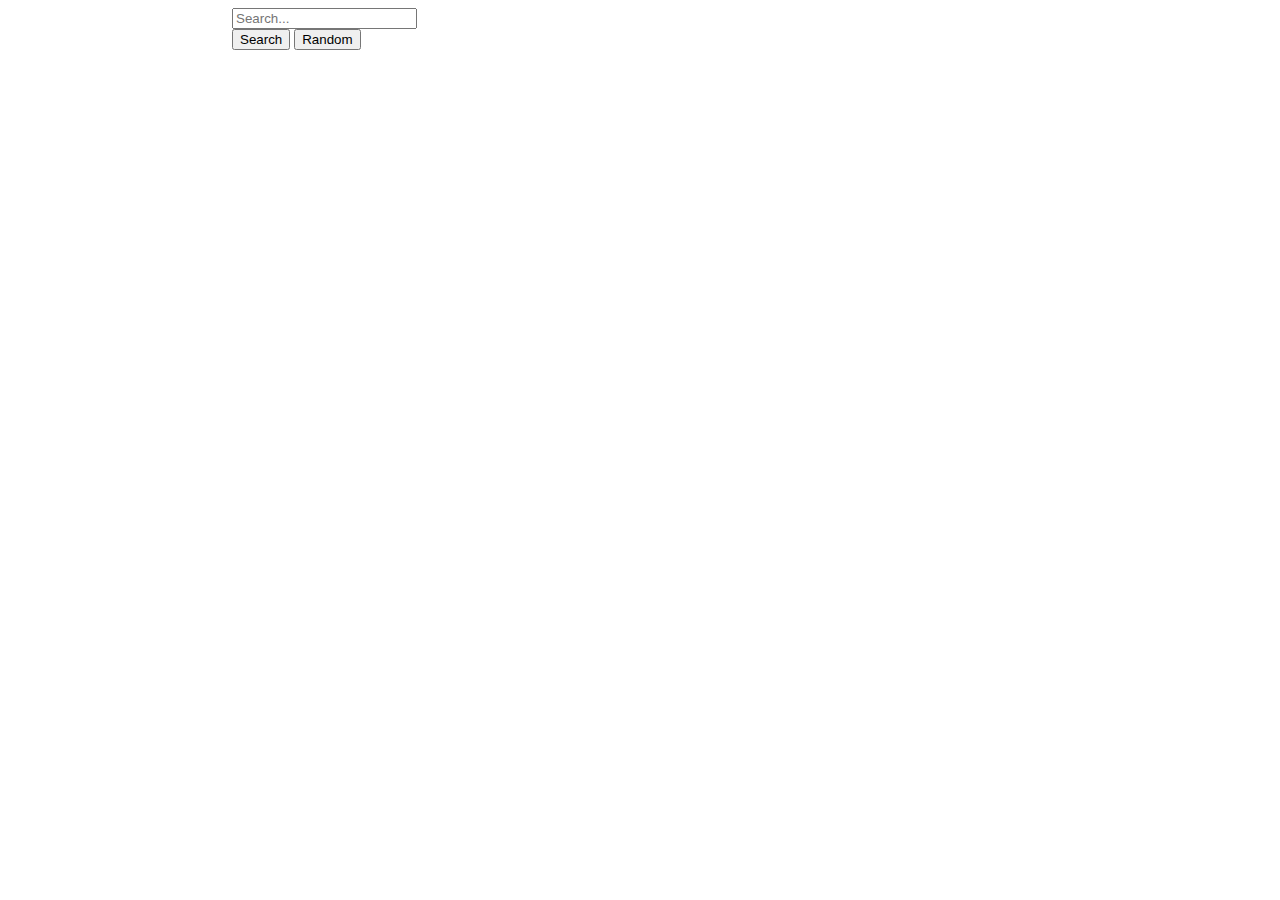
==== index.html @ bcd1b61b "Added initial styling to css sheet, making the gif search results align like on giphy.com" ====
<!DOCTYPE html>
<html lang="en">
    <head>
        <meta charset="UTF-8">
        <meta name="viewport" content="width=device-width, initial-scale=1.0">
        <title>IDGIF | No F*cks, Just GIF's</title>
        <link rel="stylesheet" href="style.css">
    </head>

    <body>
        <div class="container">

            <div class="site-logo">


            </div>
            

            <div class="search-nav">
                <form id="search-form">
                    <input id="search-input" type="text" placeholder="Search...">

                    <div class="buttons">
                        <button id="submit" type="submit">Search</button>
                        <button id="random" type="random" >Random</button>
                    </div>
                </form>

            </div>
            
            
            <div id="results" class="results">
                <!-- gif images here -->

            </div>



        </div>
        

        <script src="./idgif.js"></script>
        
    </body>
</html>
---- style.css ----
body {
    background-color: ;
}

.container {
    width: calc(200px * 4 + 1em);
    margin: auto;
}

.results {
    columns: 4;
    column-gap: 1em;

}

.item {
    margin-bottom: 1em;
}
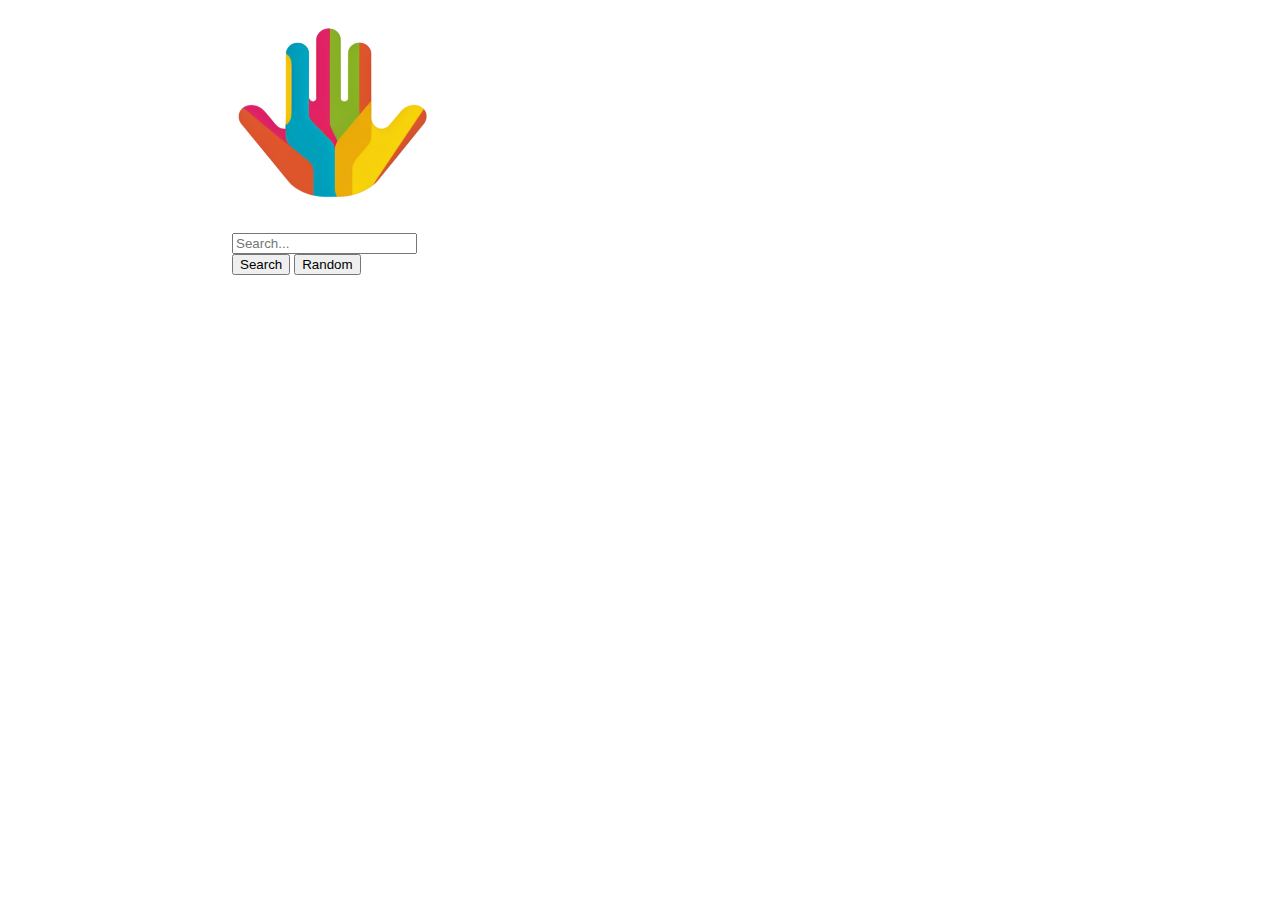
==== commit 3f87912d: "Corrected folders/project directory to match requirements" ====
--- a/index.html
+++ b/index.html
@@ -4,19 +4,20 @@
         <meta charset="UTF-8">
         <meta name="viewport" content="width=device-width, initial-scale=1.0">
         <title>IDGIF | No F*cks, Just GIF's</title>
-        <link rel="stylesheet" href="style.css">
+        <link rel="stylesheet" href="./css/style.css">
     </head>
 
     <body>
         <div class="container">
 
             <div class="site-logo">
-
+                <img src="./images/IDGIF logo 1.png" id="idgif-logo" alt="" width="200px">
 
             </div>
             
 
             <div class="search-nav">
+                <img src="" alt="">
                 <form id="search-form">
                     <input id="search-input" type="text" placeholder="Search...">
 
@@ -39,7 +40,7 @@
         </div>
         
 
-        <script src="./idgif.js"></script>
+        <script src="./js/idgif.js"></script>
         
     </body>
 </html>--- a/css/style.css
+++ b/css/style.css
@@ -0,0 +1,22 @@
+body {
+    background-color: ;
+}
+
+.container {
+    width: calc(200px * 4 + 1em);
+    margin: auto;
+}
+
+.results {
+    columns: 4;
+    column-gap: .5em;
+
+}
+
+.item {
+    margin-bottom: 1em;
+}
+
+.idgif-logo {
+    width: 100px;
+}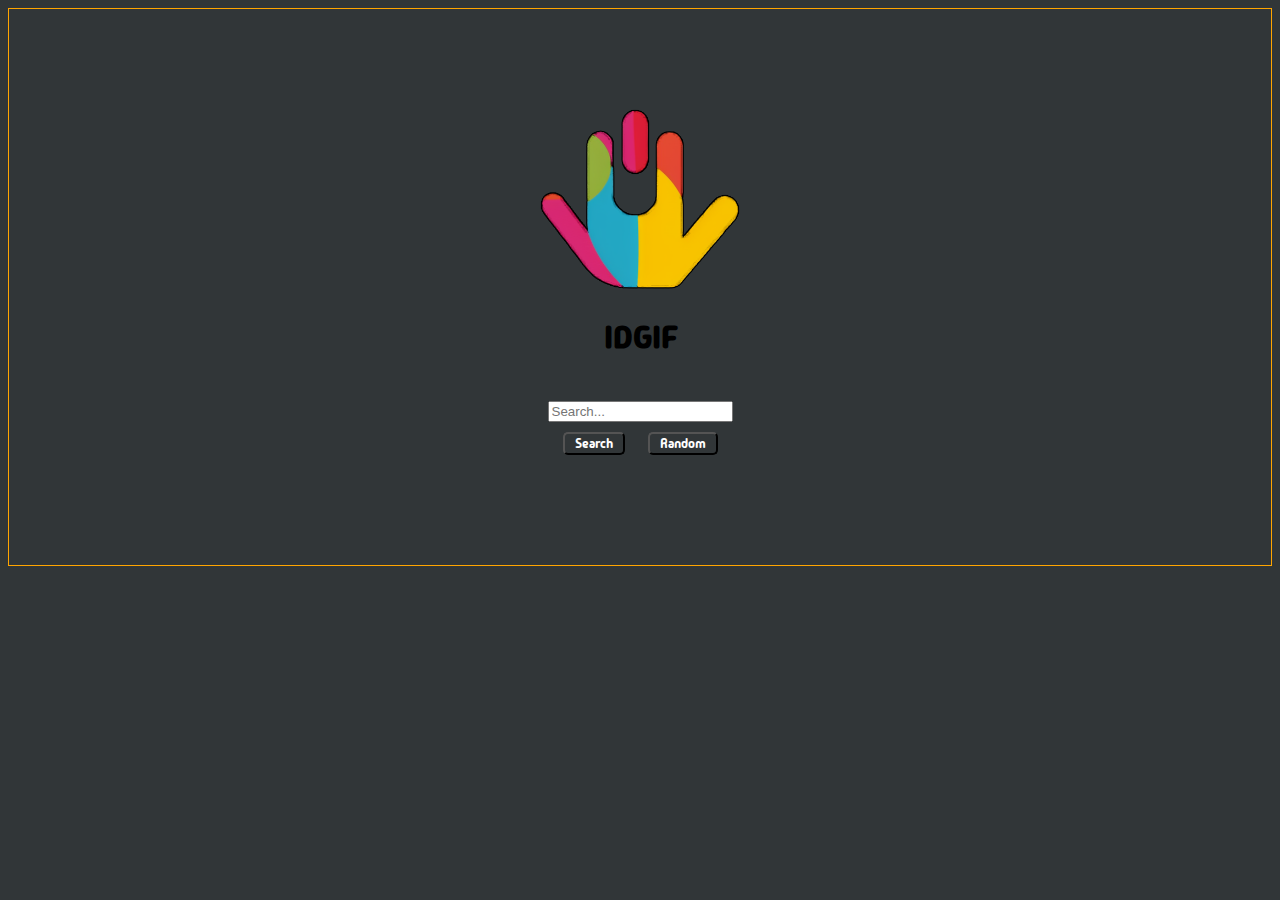
==== commit 022a094f: "Made necessary changes to show results from search form submission and/or random click opens up sear" ====
--- a/index.html
+++ b/index.html
@@ -5,35 +5,49 @@
         <meta name="viewport" content="width=device-width, initial-scale=1.0">
         <title>IDGIF | No F*cks, Just GIF's</title>
         <link rel="stylesheet" href="./css/style.css">
+
+        <link rel="preconnect" href="https://fonts.googleapis.com">
+        <link rel="preconnect" href="https://fonts.gstatic.com" crossorigin>
+        <link href="https://fonts.googleapis.com/css2?family=Madimi+One&display=swap" rel="stylesheet">
     </head>
 
     <body>
         <div class="container">
 
-            <div class="site-logo">
-                <img src="./images/IDGIF logo 1.png" id="idgif-logo" alt="" width="200px">
+            <div class="nav-dash">
+                <div class="site-logo">
+                    <img src="./images/idgif logo 2.png" id="idgif-logo" alt="" width="200px">
 
-            </div>
-            
+                </div>
+                
+                <h1>IDGIF</h1>
 
-            <div class="search-nav">
-                <img src="" alt="">
-                <form id="search-form">
-                    <input id="search-input" type="text" placeholder="Search...">
+                <div class="search-block">
+                    <img src="" alt="">
+                    <!-- <form id="search-form">
+                        <input id="search-input" type="text" placeholder="Search...">
 
-                    <div class="buttons">
-                        <button id="submit" type="submit">Search</button>
-                        <button id="random" type="random" >Random</button>
-                    </div>
-                </form>
+                        <div class="buttons">
+                            <button class="btn" id="submit" type="submit">Search</button>
+                            <button class="btn" id="random" type="random" >Random</button>
+                        </div>
+                    </form> -->
 
-            </div>
-            
-            
-            <div id="results" class="results">
-                <!-- gif images here -->
+                    <form id="search-form" action="./search-page.html">
+                        <input id="search-input" type="text" placeholder="Search...">
+                        <div class="buttons">
+                          <button class="btn" id="submit" type="submit">Search</button>
+                          <button class="btn" id="random">Random</button>
+                        </div>
+                      </form>
 
-            </div>
+                </div>
+            </div>    
+                
+                <div id="results" class="results">
+                    <!-- gif images here -->
+
+                </div>
 
 
 
--- a/css/style.css
+++ b/css/style.css
@@ -1,10 +1,27 @@
+
+
 body {
-    background-color: ;
+    border: orange 1px solid;
+    background-color: #313638;
+    text-align: center;
+    font-family: "Madimi One", sans-serif;
+    display: flex;
+    /* justify-content: center;
+    align-items: center; */
 }
 
 .container {
-    width: calc(200px * 4 + 1em);
-    margin: auto;
+    width: calc(200px * 4 + 4em);
+    margin: auto;    
+}
+
+.nav-dash{
+  display: flex;
+  justify-content: center;
+  align-items: center;
+  flex-direction: column;
+  padding-top: 100px;
+  padding-bottom: 100px;
 }
 
 .results {
@@ -17,6 +34,20 @@
     margin-bottom: 1em;
 }
 
-.idgif-logo {
-    width: 100px;
-}+.madimi-one-regular {
+    font-family: "Madimi One", sans-serif;
+    font-weight: 400;
+    font-style: normal;
+}
+
+.btn {
+    background-color: transparent;
+    border-radius: 5px;
+    margin: 10px;
+    padding-left: 10px;
+    padding-right: 10px;
+    color: white;
+    font-family: "Madimi One", sans-serif;
+}
+
+  
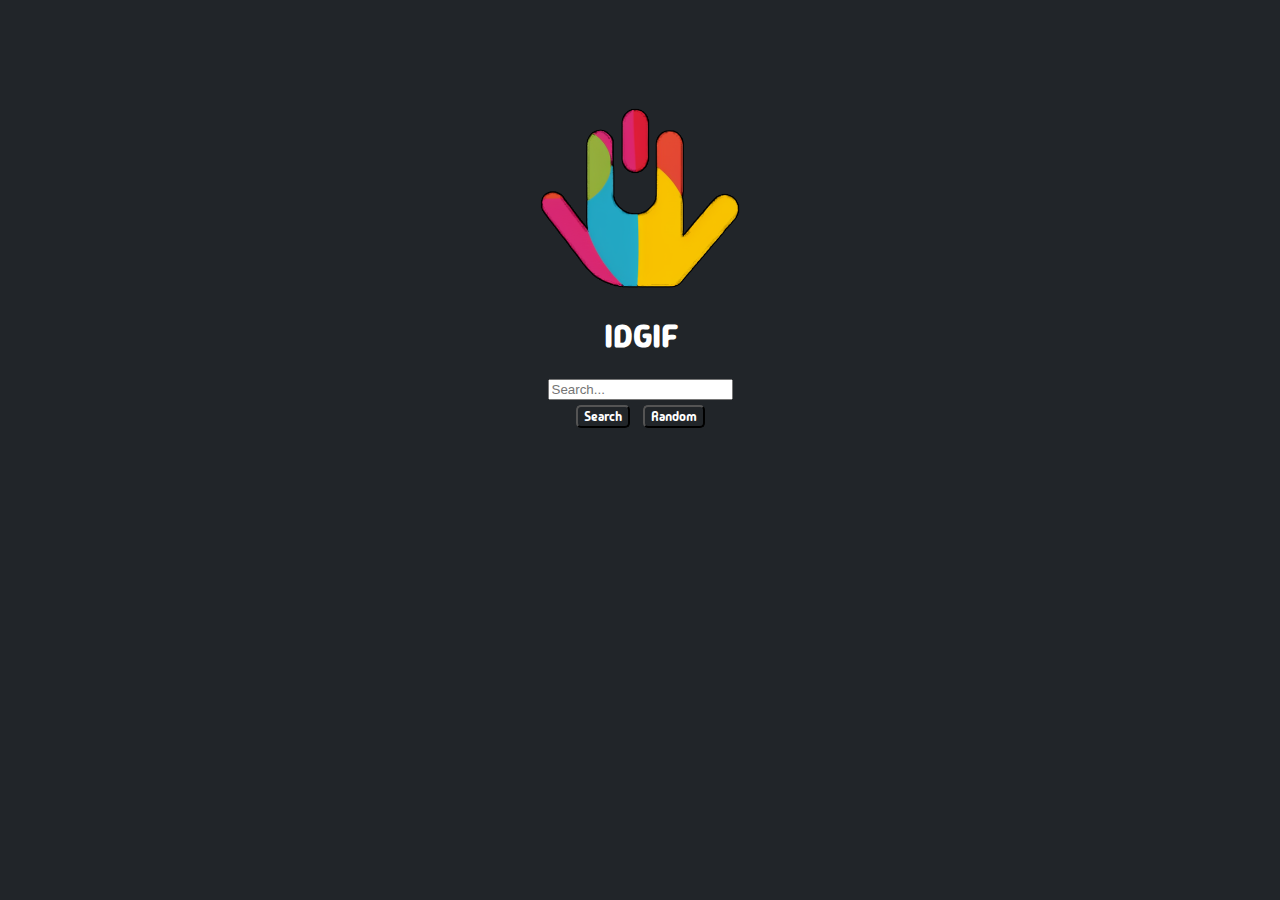
==== commit e9a8b27d: "Cleaned up code from mess made while fixing small design details/mishaps. Solid place to save before" ====
--- a/index.html
+++ b/index.html
@@ -23,34 +23,20 @@
                 <h1>IDGIF</h1>
 
                 <div class="search-block">
-                    <img src="" alt="">
-                    <!-- <form id="search-form">
-                        <input id="search-input" type="text" placeholder="Search...">
-
-                        <div class="buttons">
-                            <button class="btn" id="submit" type="submit">Search</button>
-                            <button class="btn" id="random" type="random" >Random</button>
-                        </div>
-                    </form> -->
-
                     <form id="search-form" action="./search-page.html">
                         <input id="search-input" type="text" placeholder="Search...">
                         <div class="buttons">
                           <button class="btn" id="submit" type="submit">Search</button>
                           <button class="btn" id="random">Random</button>
                         </div>
-                      </form>
-
+                    </form>
                 </div>
             </div>    
                 
-                <div id="results" class="results">
-                    <!-- gif images here -->
+            <div id="results" class="results">
+                <!-- gif images here -->
 
-                </div>
-
-
-
+            </div>
         </div>
         
 
--- a/css/style.css
+++ b/css/style.css
@@ -1,18 +1,19 @@
 
 
 body {
-    border: orange 1px solid;
-    background-color: #313638;
+    background-color: #212529;
     text-align: center;
     font-family: "Madimi One", sans-serif;
     display: flex;
-    /* justify-content: center;
-    align-items: center; */
+    
 }
 
 .container {
-    width: calc(200px * 4 + 4em);
-    margin: auto;    
+    margin: auto;
+    margin-top: auto;
+    margin-bottom: auto;
+    justify-content: center;
+    align-items: center;
 }
 
 .nav-dash{
@@ -24,15 +25,6 @@
   padding-bottom: 100px;
 }
 
-.results {
-    columns: 4;
-    column-gap: .5em;
-
-}
-
-.item {
-    margin-bottom: 1em;
-}
 
 .madimi-one-regular {
     font-family: "Madimi One", sans-serif;
@@ -43,11 +35,19 @@
 .btn {
     background-color: transparent;
     border-radius: 5px;
-    margin: 10px;
-    padding-left: 10px;
-    padding-right: 10px;
+    margin: 5px;
     color: white;
     font-family: "Madimi One", sans-serif;
+    user-select: none;
 }
 
-  
+h1 {
+    user-select: none;
+    color: white;
+}
+
+img {
+    user-select: none;
+}
+
+
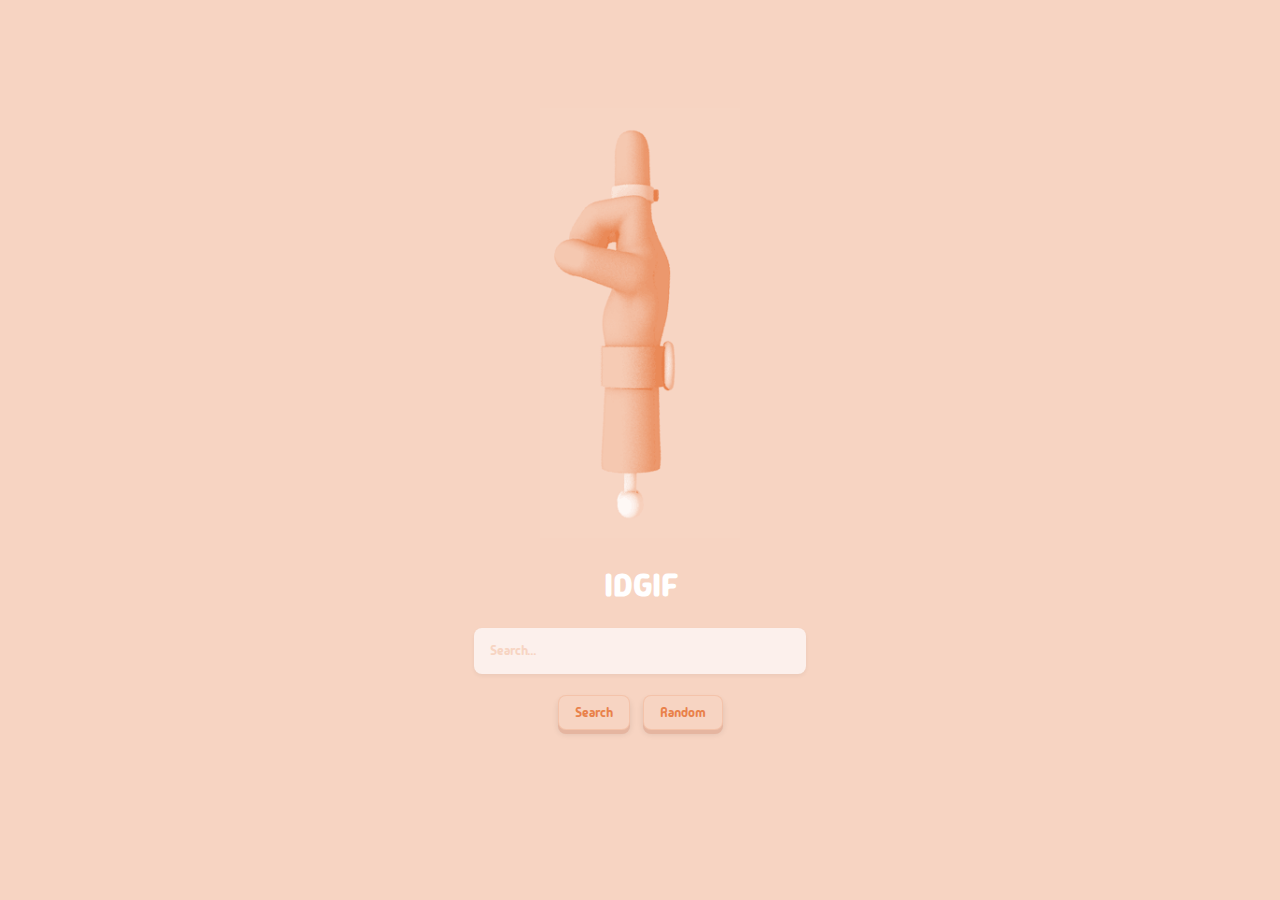
==== commit 9b5a8352: "path updates for deployment" ====
--- a/index.html
+++ b/index.html
@@ -4,7 +4,7 @@
         <meta charset="UTF-8">
         <meta name="viewport" content="width=device-width, initial-scale=1.0">
         <title>IDGIF | No F*cks, Just GIF's</title>
-        <link rel="stylesheet" href="./css/style.css">
+        <link rel="stylesheet" href="css/style.css">
 
         <link rel="preconnect" href="https://fonts.googleapis.com">
         <link rel="preconnect" href="https://fonts.gstatic.com" crossorigin>
@@ -13,17 +13,15 @@
 
     <body>
         <div class="container">
-
             <div class="nav-dash">
                 <div class="site-logo">
-                    <img src="./images/idgif logo 2.png" id="idgif-logo" alt="" width="200px">
-
+                    <img src="images/small-sit-and-spin-idgif-logo.gif" id="idgif-logo" alt="" width="200px">
                 </div>
                 
                 <h1>IDGIF</h1>
 
                 <div class="search-block">
-                    <form id="search-form" action="./search-page.html">
+                    <form id="search-form">
                         <input id="search-input" type="text" placeholder="Search...">
                         <div class="buttons">
                           <button class="btn" id="submit" type="submit">Search</button>
@@ -34,13 +32,11 @@
             </div>    
                 
             <div id="results" class="results">
-                <!-- gif images here -->
-
+                <!-- GIFS HERE -->
             </div>
         </div>
-        
 
-        <script src="./js/idgif.js"></script>
-        
+        <script src="js/config.js"></script>
+        <script src="js/idgif.js"></script>
     </body>
-</html>+</html>
--- a/css/style.css
+++ b/css/style.css
@@ -1,7 +1,7 @@
 
 
 body {
-    background-color: #212529;
+    background-color: #f7d4c2;
     text-align: center;
     font-family: "Madimi One", sans-serif;
     display: flex;
@@ -25,6 +25,32 @@
   padding-bottom: 100px;
 }
 
+#search-input {
+    width: 300px;
+    margin-bottom: 10px;
+    background-color: #fcf0ec;
+    border: none;
+    border-radius: 8px;
+    padding: 4px 16px;
+    font-family: "Madimi One", sans-serif;
+    box-shadow: 0 2px 4px rgba(0, 0, 0, 0.05);
+    transition: all 0.2s ease;
+    height: 38px;
+}
+
+#search-input::placeholder {
+    color: #f7d4c2;
+    opacity: 1;
+}
+
+#search-input:focus {
+    background-color: #fcf0ec;
+    border: none;
+    box-shadow: 0 2px 6px rgba(0, 0, 0, 0.1);
+    color: #e9814a;
+    outline: none;
+}
+
 
 .madimi-one-regular {
     font-family: "Madimi One", sans-serif;
@@ -32,13 +58,72 @@
     font-style: normal;
 }
 
+/* Soft, modern search input styling */
+.form-control {
+    background-color: #fcf0ec;
+    border: none;
+    border-radius: 8px;
+    padding: 4px 16px;
+    font-family: "Madimi One", sans-serif;
+    box-shadow: 0 2px 4px rgba(0, 0, 0, 0.05);
+    transition: all 0.2s ease;
+    height: 38px;
+}
+
+/* Homepage specific search input styling */
+.nav-dash .form-control {
+    width: 300px;
+    margin-bottom: 10px;
+}
+
+.form-control::placeholder {
+    color: #f7d4c2;
+    opacity: 1;
+}
+
+.form-control:focus {
+    background-color: #fcf0ec;
+    border: none;
+    box-shadow: 0 2px 6px rgba(0, 0, 0, 0.1);
+    color: #e9814a;
+    outline: none;
+}
+
+.form-control:not(:placeholder-shown) {
+    color: #e9814a;
+}
+
+.buttons {
+    margin-top: 10px;
+}
+
 .btn {
-    background-color: transparent;
-    border-radius: 5px;
+    background-color: #f7d4c2;
+    border-radius: 8px;
+    border: 1px solid rgba(233, 129, 74, 0.2);
     margin: 5px;
-    color: white;
+    color: #e9814a;
     font-family: "Madimi One", sans-serif;
     user-select: none;
+    padding: 8px 16px;
+    box-shadow: 0 4px 0 #e5b5a0,
+              0 4px 6px rgba(0, 0, 0, 0.1);
+    transform: translateY(-4px);
+    transition: all 0.1s ease;
+    position: relative;
+}
+
+.btn:hover {
+    transform: translateY(-2px);
+    box-shadow: 0 2px 0 #e5b5a0,
+              0 2px 4px rgba(0, 0, 0, 0.1);
+}
+
+.btn:active {
+    transform: translateY(0);
+    box-shadow: 0 0 0 #e5b5a0,
+              0 0 2px rgba(0, 0, 0, 0.1);
+    background-color: #f5cbb7;
 }
 
 h1 {
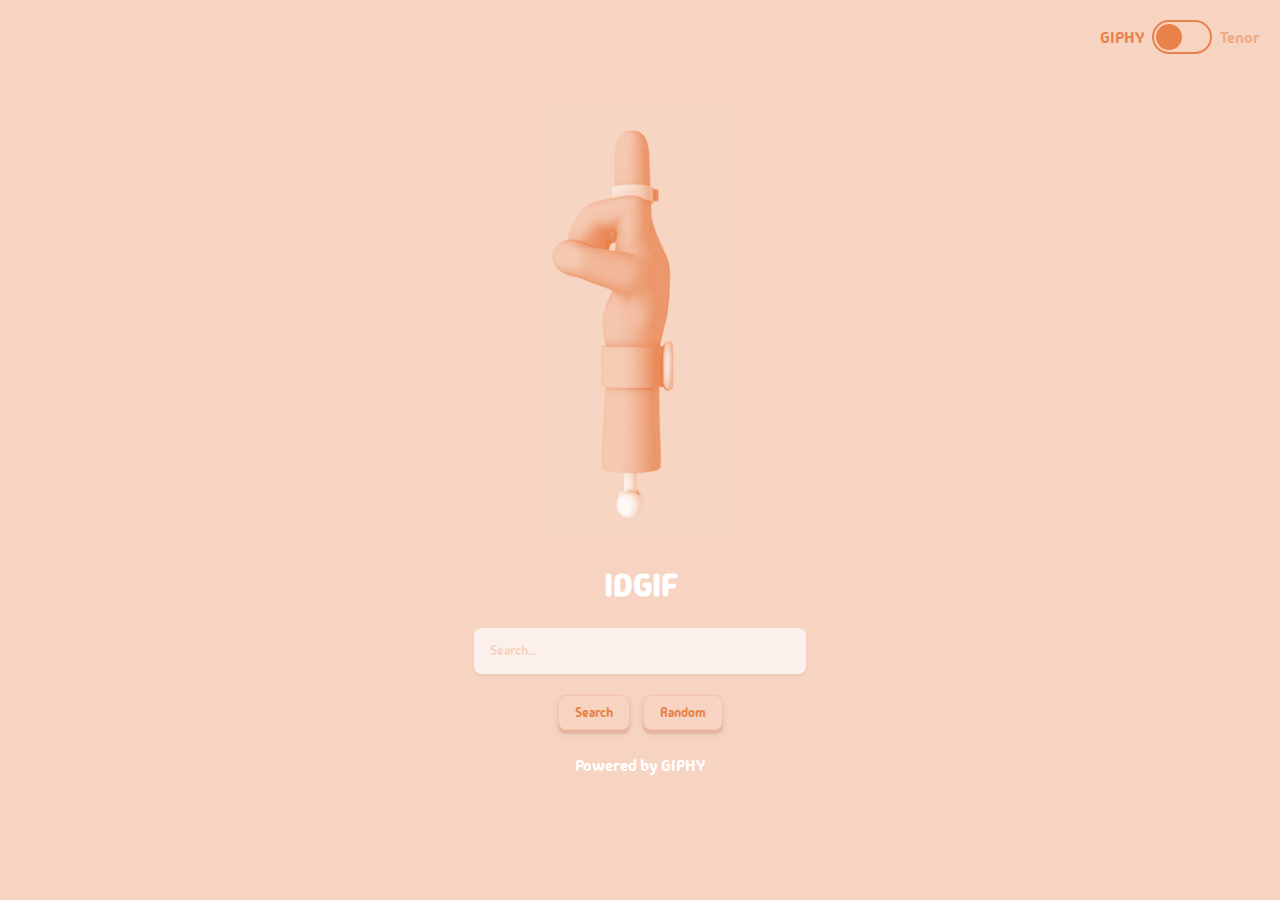
==== commit a385a480: "Updated functionality to also support Tenor" ====
--- a/index.html
+++ b/index.html
@@ -3,7 +3,8 @@
     <head>
         <meta charset="UTF-8">
         <meta name="viewport" content="width=device-width, initial-scale=1.0">
-        <title>IDGIF | No F*cks, Just GIF's</title>
+        <link rel="icon" type="image/png" href="images/gif-logo-2.png">
+        <title>IDGIF | Just GIF It</title>
         <link rel="stylesheet" href="css/style.css">
 
         <link rel="preconnect" href="https://fonts.googleapis.com">
@@ -12,6 +13,14 @@
     </head>
 
     <body>
+        <div class="api-switch">
+            <span class="api-label active">GIPHY</span>
+            <label class="switch">
+                <input type="checkbox" id="apiToggle">
+                <span class="slider"></span>
+            </label>
+            <span class="api-label">Tenor</span>
+        </div>
         <div class="container">
             <div class="nav-dash">
                 <div class="site-logo">
@@ -29,6 +38,7 @@
                         </div>
                     </form>
                 </div>
+                <p class="powered-by">Powered by GIPHY</p>
             </div>    
                 
             <div id="results" class="results">
--- a/css/style.css
+++ b/css/style.css
@@ -6,6 +6,10 @@
     font-family: "Madimi One", sans-serif;
     display: flex;
     
+}
+
+p {
+    color: white;
 }
 
 .container {
@@ -117,6 +121,7 @@
     transform: translateY(-2px);
     box-shadow: 0 2px 0 #e5b5a0,
               0 2px 4px rgba(0, 0, 0, 0.1);
+    cursor: pointer;
 }
 
 .btn:active {
@@ -135,4 +140,71 @@
     user-select: none;
 }
 
-
+/* API Switch Styles */
+.api-switch {
+    position: absolute;
+    top: 20px;
+    right: 20px;
+    display: flex;
+    align-items: center;
+    gap: 8px;
+}
+
+.api-label {
+    color: #e9814a;
+    font-family: "Madimi One", sans-serif;
+    opacity: 0.5;
+    transition: opacity 0.3s ease;
+}
+
+.api-label.active {
+    opacity: 1;
+}
+
+.switch {
+    position: relative;
+    display: inline-block;
+    width: 60px;
+    height: 34px;
+}
+
+.switch input {
+    opacity: 0;
+    width: 0;
+    height: 0;
+}
+
+.slider {
+    position: absolute;
+    cursor: pointer;
+    top: 0;
+    left: 0;
+    right: 0;
+    bottom: 0;
+    background-color: #f7d4c2;
+    border: 2px solid #e9814a;
+    transition: .4s;
+    border-radius: 34px;
+}
+
+.slider:before {
+    position: absolute;
+    content: "";
+    height: 26px;
+    width: 26px;
+    left: 2px;
+    bottom: 2px;
+    background-color: #e9814a;
+    transition: .4s;
+    border-radius: 50%;
+}
+
+input:checked + .slider {
+    background-color: #f7d4c2;
+}
+
+input:checked + .slider:before {
+    transform: translateX(26px);
+}
+
+
